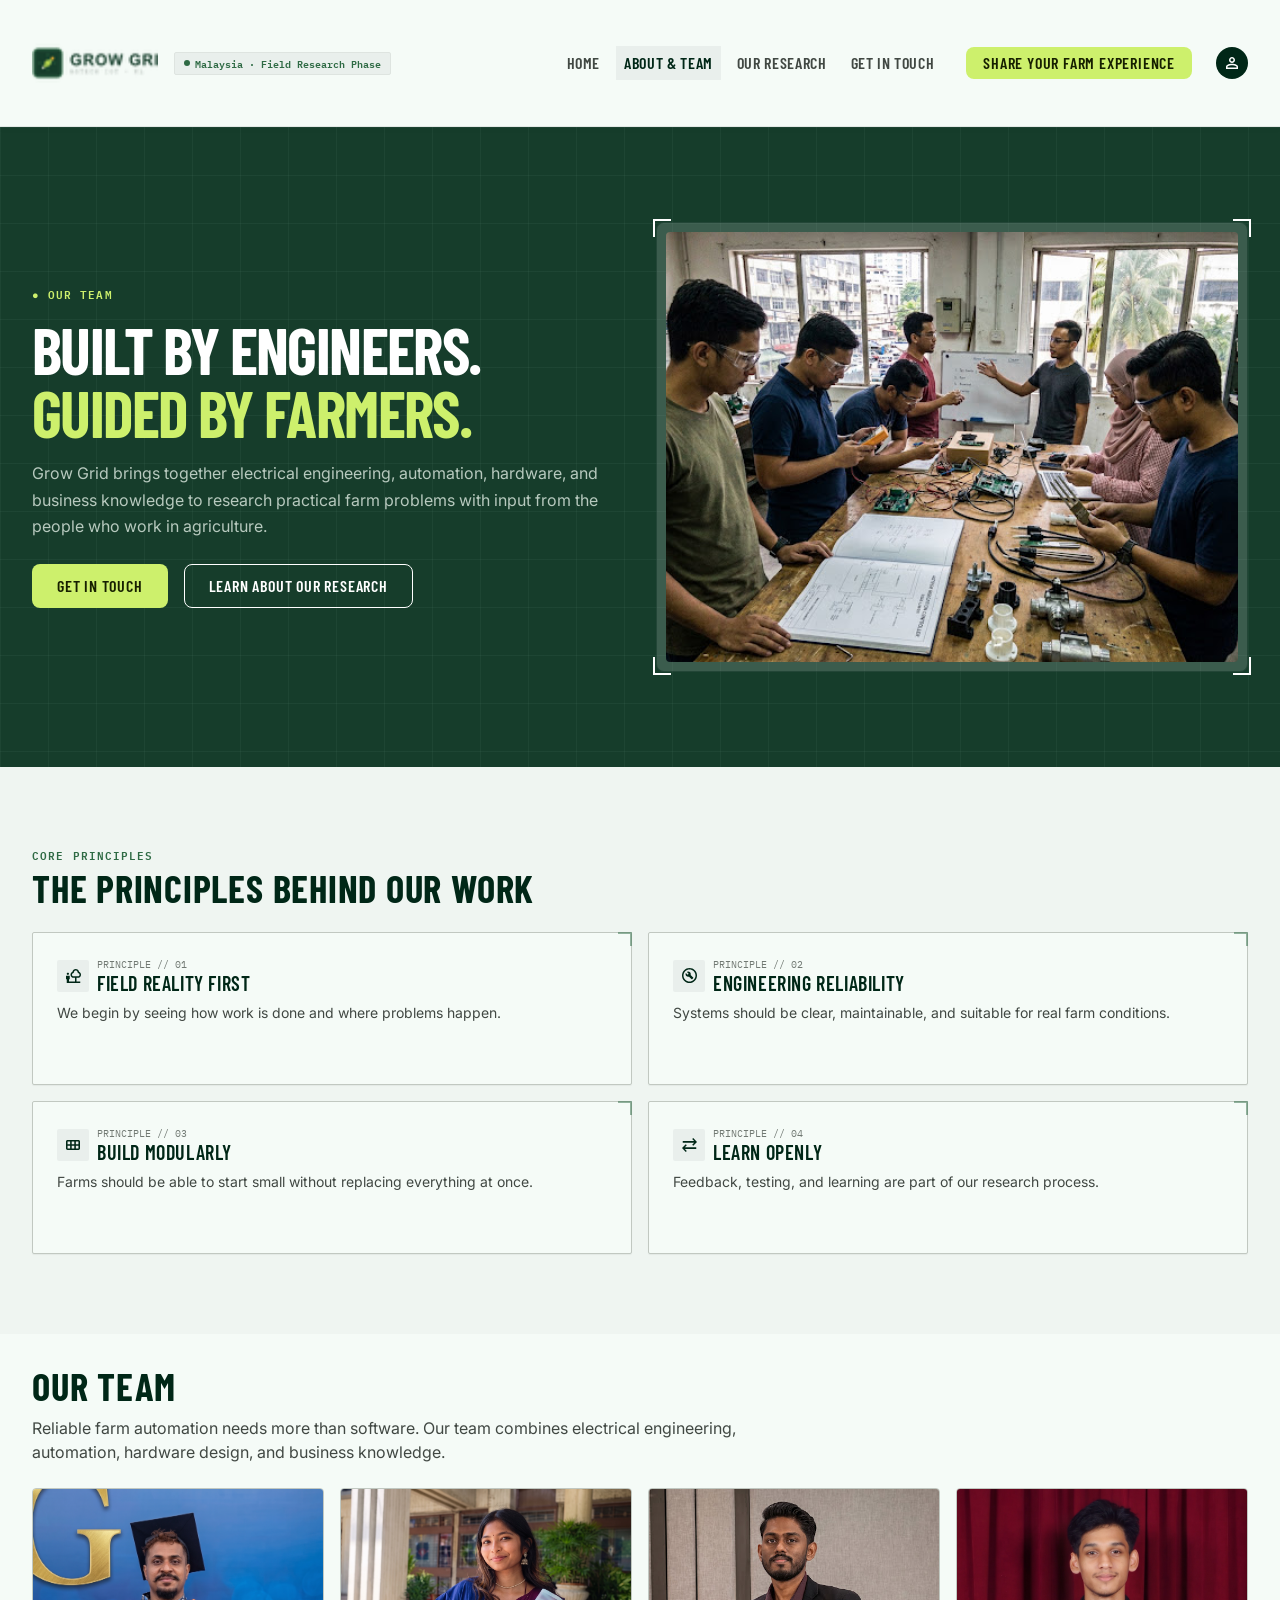
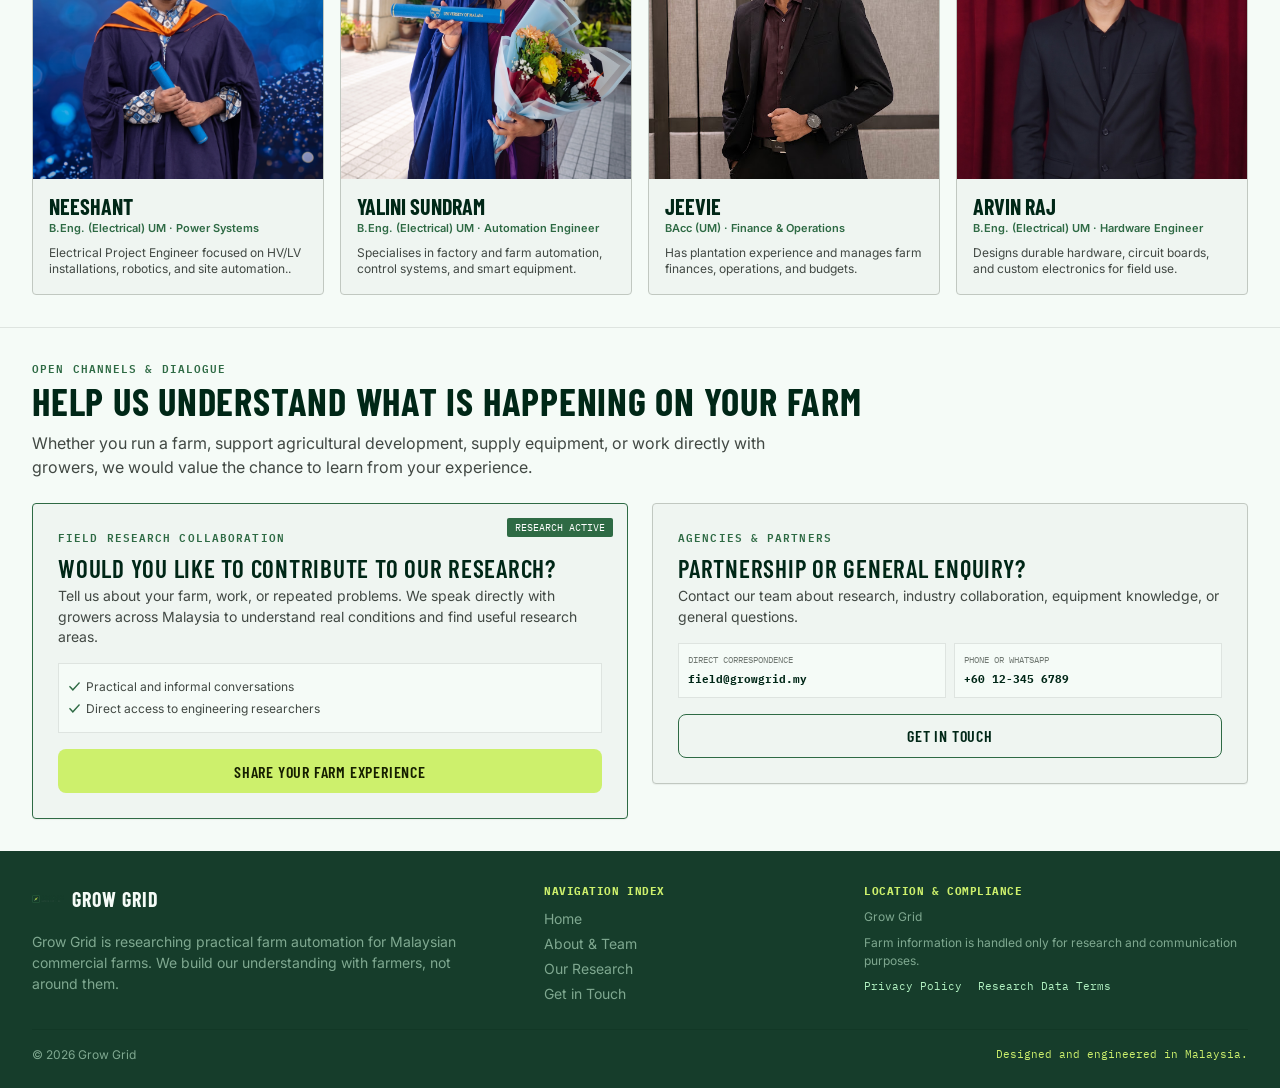
==== about.html @ 9b0ce73d "Add files via upload" ====
<!doctype html>
<html lang="en-MY">
<head>
  <meta charset="utf-8">
  <meta name="viewport" content="width=device-width, initial-scale=1">
  <meta name="description" content="Meet the Grow Grid engineering team and learn about the principles guiding its Malaysian farm research.">
  <title>About &amp; Team | Grow Grid</title>
  <link rel="stylesheet" href="styles.css">
  <script src="script.js" defer></script>
</head>
<body>
  <header class="site-header">
    <div class="container header-inner">
      <div class="brand-wrap">
        <a class="logo-link" href="index.html" aria-label="Grow Grid home"><img class="brand-logo" src="assets/grow-grid-logo.png" alt="Grow Grid"></a>
        <span class="phase-chip"><span class="phase-dot"></span>Malaysia · Field Research Phase</span>
      </div>
      <div class="header-actions">
        <nav class="desktop-nav" aria-label="Main navigation">
          <a class="nav-link" href="index.html">Home</a>
          <a class="nav-link active" href="about.html">About &amp; Team</a>
          <a class="nav-link" href="index.html#current-research">Our Research</a>
          <a class="nav-link" href="#contact">Get in Touch</a>
        </nav>
        <a class="btn btn--primary btn--compact" href="index.html#research-form-section">Share Your Farm Experience</a>
        <span class="header-icon" aria-hidden="true"><img src="assets/about-icon-04.svg" alt=""></span>
        <button class="menu-toggle" type="button" aria-label="Open navigation" aria-expanded="false" data-menu-toggle><span></span><span></span><span></span></button>
      </div>
    </div>
    <nav class="mobile-menu" aria-label="Mobile navigation" data-mobile-menu>
      <a class="nav-link" href="index.html">Home</a>
      <a class="nav-link active" href="about.html">About &amp; Team</a>
      <a class="nav-link" href="index.html#current-research">Our Research</a>
      <a class="nav-link" href="#contact">Get in Touch</a>
      <a class="btn btn--primary" href="index.html#research-form-section">Share Your Farm Experience</a>
    </nav>
  </header>

  <main>
    <section class="hero about-hero">
      <div class="container hero-inner">
        <div class="hero-content">
          <p class="eyebrow eyebrow--lime">● Our Team</p>
          <h1 class="hero-title">Built by Engineers.<span class="accent">Guided by Farmers.</span></h1>
          <p class="hero-copy">Grow Grid brings together electrical engineering, automation, hardware, and business knowledge to research practical farm problems with input from the people who work in agriculture.</p>
          <div class="hero-actions">
            <a class="btn btn--primary" href="#contact">Get in Touch</a>
            <a class="btn btn--outline-light" href="index.html#current-research">Learn About Our Research</a>
          </div>
        </div>
        <div class="technical-frame">
          <span class="corner" aria-hidden="true"></span>
          <img class="hero-image" src="assets/about-workshop.jpg" alt="Grow Grid team collaborating on electronic hardware in a workshop" width="590" height="430">
        </div>
      </div>
    </section>

    <section class="section section--soft">
      <div class="container">
        <p class="eyebrow">Core Principles</p>
        <h2 class="section-title">The Principles Behind Our Work</h2>
        <div class="values-grid">
          <article class="value-card">
            <div class="value-head"><span class="icon-box"><img src="assets/about-icon-01.svg" alt=""></span><div><div class="value-meta">PRINCIPLE // 01</div><h3 class="card-title">Field Reality First</h3></div></div>
            <p class="card-copy">We begin by seeing how work is done and where problems happen.</p>
          </article>
          <article class="value-card">
            <div class="value-head"><span class="icon-box"><img src="assets/about-icon-03.svg" alt=""></span><div><div class="value-meta">PRINCIPLE // 02</div><h3 class="card-title">Engineering Reliability</h3></div></div>
            <p class="card-copy">Systems should be clear, maintainable, and suitable for real farm conditions.</p>
          </article>
          <article class="value-card">
            <div class="value-head"><span class="icon-box"><img src="assets/about-icon-06.svg" alt=""></span><div><div class="value-meta">PRINCIPLE // 03</div><h3 class="card-title">Build Modularly</h3></div></div>
            <p class="card-copy">Farms should be able to start small without replacing everything at once.</p>
          </article>
          <article class="value-card">
            <div class="value-head"><span class="icon-box"><img src="assets/about-icon-05.svg" alt=""></span><div><div class="value-meta">PRINCIPLE // 04</div><h3 class="card-title">Learn Openly</h3></div></div>
            <p class="card-copy">Feedback, testing, and learning are part of our research process.</p>
          </article>
        </div>
      </div>
    </section>

    <section class="team-section section--mint">
      <div class="container">
        <h2 class="section-title">Our Team</h2>
        <p class="section-copy">Reliable farm automation needs more than software. Our team combines electrical engineering, automation, hardware design, and business knowledge.</p>
        <div class="team-grid">
          <article class="profile">
            <div class="profile-image-wrap"><img src="assets/team-neeshant.jpg" alt="Neeshant, electrical engineering lead" width="290" height="290" loading="lazy"><span </div>
            <div class="profile-body"><h3 class="profile-name">Neeshant</h3><p class="profile-role">B.Eng. (Electrical) UM · Power Systems</p><p class="profile-copy">Electrical Project Engineer focused on HV/LV installations, robotics, and site automation..</p></div>
          </article>
          <article class="profile">
            <div class="profile-image-wrap"><img src="assets/team-yalini.jpg" alt="Yalini Sundram, automation engineer" width="290" height="290" loading="lazy"></div>
            <div class="profile-body"><h3 class="profile-name">Yalini Sundram</h3><p class="profile-role">B.Eng. (Electrical) UM · Automation Engineer</p><p class="profile-copy">Specialises in factory and farm automation, control systems, and smart equipment.</p></div>
          </article>
          <article class="profile">
            <div class="profile-image-wrap"><img src="assets/team-jeevie.jpg" alt="Jeevie, finance and operations" width="290" height="290" loading="lazy"></div>
            <div class="profile-body"><h3 class="profile-name">Jeevie</h3><p class="profile-role">BAcc (UM) · Finance &amp; Operations</p><p class="profile-copy">Has plantation experience and manages farm finances, operations, and budgets.</p></div>
          </article>
          <article class="profile">
            <div class="profile-image-wrap"><img src="assets/team-arvin.jpg" alt="Arvin Raj, hardware engineer" width="290" height="290" loading="lazy"></div>
            <div class="profile-body"><h3 class="profile-name">Arvin Raj</h3><p class="profile-role">B.Eng. (Electrical) UM · Hardware Engineer</p><p class="profile-copy">Designs durable hardware, circuit boards, and custom electronics for field use.</p></div>
          </article>
        </div>
      </div>
    </section>

    <section class="contact-section section--mint" id="contact">
      <div class="container">
        <p class="eyebrow">Open Channels &amp; Dialogue</p>
        <h2 class="section-title">Help Us Understand What Is Happening on Your Farm</h2>
        <p class="section-copy">Whether you run a farm, support agricultural development, supply equipment, or work directly with growers, we would value the chance to learn from your experience.</p>
        <div class="contact-paths">
          <article class="contact-card contact-card--primary">
            <span class="research-chip">Research Active</span>
            <p class="eyebrow">Field Research Collaboration</p>
            <h3 class="card-title">Would You Like to Contribute to Our Research?</h3>
            <p class="card-copy">Tell us about your farm, work, or repeated problems. We speak directly with growers across Malaysia to understand real conditions and find useful research areas.</p>
            <div class="mini-list"><div><img src="assets/about-icon-02.svg" alt="">Practical and informal conversations</div><div><img src="assets/about-icon-02.svg" alt="">Direct access to engineering researchers</div></div>
            <a class="btn btn--primary btn--full" href="index.html#research-form-section">Share Your Farm Experience</a>
          </article>
          <article class="contact-card">
            <p class="eyebrow">Agencies &amp; Partners</p>
            <h3 class="card-title">Partnership or General Enquiry?</h3>
            <p class="card-copy">Contact our team about research, industry collaboration, equipment knowledge, or general questions.</p>
            <div class="contact-details">
              <div class="contact-detail"><span>Direct Correspondence</span><strong>field@growgrid.my</strong></div>
              <div class="contact-detail"><span>Phone or WhatsApp</span><strong>+60 12-345 6789</strong></div>
            </div>
            <a class="btn btn--outline-dark btn--full" href="mailto:field@growgrid.my">Get in Touch</a>
          </article>
        </div>
      </div>
    </section>
  </main>

  <footer class="site-footer">
    <div class="container">
      <div class="footer-main">
        <div>
          <div class="footer-logo-row"><img src="assets/grow-grid-logo-about.png" alt=""><strong class="footer-brand">Grow Grid</strong></div>
          <p class="footer-copy">Grow Grid is researching practical farm automation for Malaysian commercial farms. We build our understanding with farmers, not around them.</p>
        </div>
        <div>
          <h2 class="footer-heading">Navigation Index</h2>
          <nav class="footer-links" aria-label="Footer navigation"><a href="index.html">Home</a><a href="about.html">About &amp; Team</a><a href="index.html#current-research">Our Research</a><a href="#contact">Get in Touch</a></nav>
        </div>
        <div>
          <h2 class="footer-heading">Location &amp; Compliance</h2>
          <p class="footer-small">Grow Grid </p>
          <p class="footer-small">Farm information is handled only for research and communication purposes.</p>
          <div class="legal-links"><a href="#">Privacy Policy</a><a href="#">Research Data Terms</a></div>
        </div>
      </div>
      <div class="footer-bottom"><span>© 2026 Grow Grid </span><span class="footer-signoff">Designed and engineered in Malaysia.</span></div>
    </div>
  </footer>
</body>
</html>
---- styles.css ----
@import url('https://fonts.googleapis.com/css2?family=Barlow+Condensed:wght@600;700&family=IBM+Plex+Mono:wght@500;600&family=Inter:wght@400;500;600&display=swap');

:root {
  --green-950: #002717;
  --green-900: #063b2b;
  --green-800: #163d2b;
  --green-600: #2e6a44;
  --green-300: #7fa890;
  --lime: #cdf06c;
  --lime-ink: #161f00;
  --mint: #eff5f1;
  --mint-light: #f5fbf7;
  --white: #fff;
  --ink: #171d1b;
  --copy: #414843;
  --muted: #717973;
  --line: #dee4e0;
  --line-strong: #c1c8c1;
  --danger: #93000a;
  --heading: 'Barlow Condensed', 'Arial Narrow', sans-serif;
  --body: 'Inter', Arial, sans-serif;
  --mono: 'IBM Plex Mono', Consolas, monospace;
  --container: 1280px;
}

* { box-sizing: border-box; }
html { scroll-behavior: smooth; }
body {
  margin: 0;
  color: var(--ink);
  background: var(--mint-light);
  font-family: var(--body);
  line-height: 1.5;
}
body.menu-open { overflow: hidden; }
img { display: block; max-width: 100%; }
a { color: inherit; text-decoration: none; }
button, input { font: inherit; }
button, a { -webkit-tap-highlight-color: transparent; }
:focus-visible { outline: 3px solid #8ab72d; outline-offset: 3px; }

.container { width: min(100%, var(--container)); margin-inline: auto; padding-inline: 32px; }
.section { padding-block: 80px; }
.section--large { padding-block: 96px; }
.section--mint { background: var(--mint-light); }
.section--soft { background: var(--mint); }
.section--dark { color: var(--white); background: var(--green-950); }

.eyebrow {
  margin: 0 0 4px;
  color: var(--green-600);
  font-family: var(--mono);
  font-size: 11px;
  font-weight: 600;
  letter-spacing: .1em;
  text-transform: uppercase;
}
.eyebrow--lime { color: var(--lime); }
.section-title, .hero-title, .card-title, .footer-brand, .nav-link, .btn {
  font-family: var(--heading);
  text-transform: uppercase;
}
.section-title {
  margin: 0;
  color: var(--green-950);
  font-size: clamp(2rem, 3vw, 2.75rem);
  font-weight: 700;
  letter-spacing: .02em;
  line-height: 1.05;
}
.section-title--light { color: var(--mint-light); }
.section-copy { max-width: 760px; margin: 10px 0 0; color: var(--copy); font-size: 16px; }
.section-copy--light { color: #c8d5cd; }

.site-header {
  position: sticky;
  z-index: 100;
  top: 0;
  width: 100%;
  border-bottom: 1px solid rgba(222, 228, 224, .8);
  background: rgba(245, 251, 247, .93);
  box-shadow: 0 1px 8px rgba(0, 0, 0, .04);
  backdrop-filter: blur(8px);
}
.header-inner { min-height: 76px; display: flex; align-items: center; justify-content: space-between; gap: 24px; }
.brand-wrap, .header-actions, .desktop-nav { display: flex; align-items: center; }
.brand-wrap { gap: 16px; min-width: 0; }
.logo-link { flex: 0 0 auto; }
.brand-logo { width: 126px; height: auto; }
.phase-chip {
  display: inline-flex;
  align-items: center;
  gap: 5px;
  padding: 3px 9px;
  border: 1px solid var(--line);
  border-radius: 2px;
  color: var(--green-600);
  background: #e9efec;
  font-family: var(--mono);
  font-size: 10px;
  font-weight: 600;
  white-space: nowrap;
}
.phase-dot { width: 6px; height: 6px; border-radius: 50%; background: var(--green-600); }
.header-actions { gap: 24px; }
.desktop-nav { gap: 8px; }
.nav-link { padding: 5px 8px; color: var(--copy); font-size: 16px; font-weight: 600; letter-spacing: .04em; }
.nav-link:hover, .nav-link.active { color: var(--green-950); background: #e9efec; }
.header-icon { display: grid; width: 32px; height: 32px; place-items: center; border-radius: 50%; background: var(--green-950); }
.header-icon img { width: 12px; height: 12px; }
.menu-toggle { display: none; width: 42px; height: 42px; padding: 9px; border: 0; background: transparent; cursor: pointer; }
.menu-toggle span { display: block; height: 2px; margin: 5px 0; background: var(--green-950); transition: .2s; }
.mobile-menu { display: none; }

.btn {
  display: inline-flex;
  min-height: 44px;
  align-items: center;
  justify-content: center;
  gap: 8px;
  padding: 11px 24px;
  border: 1px solid transparent;
  border-radius: 8px;
  font-size: 16px;
  font-weight: 600;
  letter-spacing: .05em;
  line-height: 1.2;
  cursor: pointer;
  transition: transform .18s ease, background .18s ease, border-color .18s ease;
}
.btn:hover { transform: translateY(-2px); }
.btn--primary { color: var(--lime-ink); background: var(--lime); }
.btn--primary:hover { background: #d8f68a; }
.btn--outline-light { color: var(--white); border-color: var(--white); background: transparent; }
.btn--outline-dark { color: var(--green-950); border-color: var(--green-600); background: transparent; }
.btn--white { color: var(--green-950); background: var(--white); }
.btn--compact { min-height: 32px; padding: 5px 16px; }
.btn--full { width: 100%; }
.btn[disabled] { cursor: not-allowed; opacity: .65; transform: none; }
.inline-icon { width: 12px; height: 12px; object-fit: contain; }

.hero {
  position: relative;
  overflow: hidden;
  color: var(--white);
  background-color: var(--green-950);
  background-image: linear-gradient(rgba(127,168,144,.08) 1px, transparent 1px), linear-gradient(90deg, rgba(127,168,144,.08) 1px, transparent 1px);
  background-size: 48px 48px;
}
.hero-inner { display: grid; min-height: 692px; grid-template-columns: 7fr 5fr; gap: 32px; align-items: center; }
.hero-content { max-width: 700px; }
.status-badge {
  display: inline-flex;
  align-items: center;
  gap: 5px;
  padding: 4px 8px;
  border-radius: 2px;
  color: var(--lime);
  background: var(--green-800);
  font-family: var(--mono);
  font-size: 11px;
  font-weight: 600;
  letter-spacing: .05em;
  text-transform: uppercase;
}
.status-badge i { width: 8px; height: 8px; border-radius: 50%; background: var(--lime); }
.hero-title { margin: 16px 0; font-size: clamp(3.5rem, 5.5vw, 4.75rem); font-weight: 700; letter-spacing: -.025em; line-height: .98; }
.hero-copy { max-width: 672px; margin: 0; color: #b7c9be; font-size: 16px; line-height: 1.65; }
.hero-actions { display: flex; flex-wrap: wrap; gap: 16px; margin-top: 24px; }
.reassurance { display: flex; gap: 8px; align-items: flex-start; margin: 16px 0 0; color: #9eb5a7; font-size: 12px; }
.reassurance img { width: 15px; margin-top: 2px; }
.technical-frame { position: relative; padding: 9px; border: 1px solid rgba(0,39,23,.4); border-radius: 8px; background: rgba(228,233,230,.18); }
.technical-frame::before, .technical-frame::after, .technical-frame .corner::before, .technical-frame .corner::after { position: absolute; z-index: 2; width: 16px; height: 16px; content: ''; border-color: var(--lime); }
.technical-frame::before { top: -4px; left: -4px; border-top: 2px solid; border-left: 2px solid; }
.technical-frame::after { top: -4px; right: -4px; border-top: 2px solid; border-right: 2px solid; }
.technical-frame .corner::before { bottom: -4px; left: -4px; border-bottom: 2px solid; border-left: 2px solid; }
.technical-frame .corner::after { right: -4px; bottom: -4px; border-right: 2px solid; border-bottom: 2px solid; }
.hero-image { width: 100%; height: 500px; object-fit: cover; border-radius: 4px; }

.trust-strip { border-bottom: 1px solid var(--line); background: var(--white); box-shadow: 0 1px 1px rgba(0,0,0,.05); }
.trust-grid { display: grid; min-height: 64px; grid-template-columns: repeat(4, 1fr); gap: 16px; align-items: center; }
.trust-item { display: flex; gap: 8px; align-items: center; font-family: var(--mono); font-size: 11px; font-weight: 600; letter-spacing: .05em; text-transform: uppercase; }
.icon-box { display: grid; width: 32px; height: 32px; flex: 0 0 32px; place-items: center; border-radius: 2px; background: #e9efec; }
.icon-box img { max-width: 17px; max-height: 17px; }

.challenge-grid { display: grid; grid-template-columns: repeat(3, 1fr); gap: 24px; margin-top: 32px; }
.challenge-card, .step-card, .value-card, .contact-card { border: 1px solid transparent; background: var(--white); box-shadow: 0 1px 1px rgba(0,0,0,.05); }
.challenge-card { min-height: 198px; padding: 24px; border-radius: 8px; }
.card-top { display: flex; align-items: center; justify-content: space-between; }
.card-number { color: var(--green-600); font-family: var(--mono); font-size: 18px; font-weight: 600; }
.card-number--red { color: var(--danger); }
.card-number--olive { color: #2d3b00; }
.card-icon { width: 22px; height: 22px; object-fit: contain; }
.card-title { margin: 16px 0 4px; color: var(--green-950); font-size: 24px; font-weight: 600; letter-spacing: .03em; line-height: 1.15; }
.card-copy { margin: 0; color: var(--copy); font-size: 14px; line-height: 1.45; }
.section-outlink { display: flex; justify-content: center; margin-top: 28px; color: var(--green-600); font-family: var(--heading); font-size: 16px; font-weight: 600; letter-spacing: .04em; text-transform: uppercase; }

.research-band-inner { display: grid; min-height: 340px; grid-template-columns: 5fr 7fr; gap: 32px; align-items: center; }
.research-heading .section-title { max-width: 490px; }
.lime-rule { width: 64px; height: 4px; margin-top: 12px; background: var(--lime); }
.research-copy { color: #aabfb3; line-height: 1.6; }
.research-list { display: grid; grid-template-columns: 1fr 1fr; gap: 8px; margin: 16px 0; }
.research-list-item { display: flex; min-height: 56px; gap: 8px; align-items: center; padding: 8px; color: #d6e2db; background: rgba(22,61,43,.72); font-size: 14px; }
.check { display: grid; width: 16px; height: 16px; flex: 0 0 16px; place-items: center; border: 1px solid var(--lime); border-radius: 50%; color: var(--lime); font-size: 10px; }
.research-note { margin: 12px 0 0; color: #789682; font-size: 12px; }

.center-heading { text-align: center; }
.timeline { display: grid; grid-template-columns: repeat(4, 1fr); gap: 16px; margin-top: 28px; }
.step-card { min-height: 164px; padding: 16px; border-radius: 4px; }
.step-number { display: grid; width: 40px; height: 40px; place-items: center; border-radius: 8px; color: var(--lime); background: var(--green-950); font-family: var(--mono); font-size: 14px; font-weight: 600; }
.step-card .card-title { margin-top: 10px; font-size: 20px; }
.timeline-note { margin: 12px auto 0; color: var(--muted); font-size: 12px; text-align: center; }

.form-section { padding-block: 80px; }
.form-layout { display: grid; grid-template-columns: 5fr 7fr; gap: 32px; align-items: center; }
.participant-label { margin: 24px 0 8px; color: var(--lime); font-family: var(--mono); font-size: 10px; font-weight: 600; letter-spacing: .08em; text-transform: uppercase; }
.tags { display: flex; flex-wrap: wrap; gap: 6px; }
.tag { padding: 3px 8px; color: #b9cbbf; background: var(--green-800); font-size: 11px; }
.notice-box { display: flex; gap: 10px; margin-top: 24px; padding: 16px; border: 1px solid rgba(205,240,108,.15); border-radius: 4px; color: #c5d4ca; background: var(--green-800); font-size: 12px; }
.notice-box > img { width: 16px; height: 16px; margin-top: 2px; object-fit: contain; }
.notice-box strong { display: block; color: var(--white); font-family: var(--heading); font-size: 16px; letter-spacing: .04em; text-transform: uppercase; }
.form-card { padding: 32px; border-radius: 8px; background: var(--white); box-shadow: 0 10px 30px rgba(0,0,0,.12); }
.form-grid { display: grid; grid-template-columns: 1fr 1fr; gap: 18px 16px; }
.field:first-child { grid-column: 1 / -1; }
.field label { display: block; margin-bottom: 6px; color: var(--copy); font-family: var(--mono); font-size: 11px; font-weight: 600; letter-spacing: .06em; text-transform: uppercase; }
.field input { width: 100%; height: 48px; padding: 12px 14px; border: 1px solid transparent; border-radius: 2px; color: var(--ink); background: var(--mint); }
.field input:focus { border-color: var(--green-600); outline: 0; box-shadow: 0 0 0 3px rgba(46,106,68,.14); }
.field input[aria-invalid='true'] { border-color: var(--danger); }
.field-error { min-height: 16px; margin: 4px 0 0; color: var(--danger); font-size: 11px; }
.form-trust { margin: 18px 0; color: var(--muted); font-size: 12px; }
.form-status { min-height: 24px; margin: 12px 0 0; font-size: 13px; font-weight: 600; }
.form-status.success { color: var(--green-600); }
.form-status.error { color: var(--danger); }

.team-banner { position: relative; isolation: isolate; overflow: hidden; color: var(--white); background: var(--green-950); text-align: center; }
.team-banner::before { position: absolute; z-index: -2; inset: 0; content: ''; background: url('assets/workshop-banner.jpg') center 44% / cover no-repeat; filter: grayscale(1); opacity: .26; }
.team-banner::after { position: absolute; z-index: -1; inset: 0; content: ''; background: linear-gradient(0deg, var(--green-950) 0%, rgba(0,39,23,.78) 50%, rgba(0,39,23,.35) 100%); }
.team-banner .container { display: flex; min-height: 416px; flex-direction: column; align-items: center; justify-content: center; }
.team-banner p { margin: 8px 0 24px; color: #d2ddd6; }

.about-hero { background-color: var(--green-800); }
.about-hero .hero-inner { min-height: 640px; grid-template-columns: 1fr 1fr; }
.about-hero .hero-title { font-size: clamp(3.4rem, 5vw, 4.4rem); }
.about-hero .accent { display: block; color: var(--lime); }
.about-hero .hero-image { height: 430px; }

.values-grid { display: grid; grid-template-columns: 1fr 1fr; gap: 16px; margin-top: 24px; }
.value-card { position: relative; min-height: 153px; padding: 24px; border-color: var(--line-strong); border-radius: 2px; background: var(--mint-light); }
.value-card::after { position: absolute; top: -1px; right: -1px; width: 12px; height: 12px; content: ''; border-top: 2px solid rgba(46,106,68,.5); border-right: 2px solid rgba(46,106,68,.5); }
.value-head { display: flex; gap: 8px; align-items: center; }
.value-meta { color: var(--muted); font-family: var(--mono); font-size: 10px; }
.value-card .card-title { margin: 0; font-size: 20px; }
.value-card .card-copy { margin-top: 8px; }

.team-section { padding-block: 32px; border-bottom: 1px solid var(--line); }
.team-grid { display: grid; grid-template-columns: repeat(4, 1fr); gap: 16px; margin-top: 24px; }
.profile { overflow: hidden; border: 1px solid var(--line-strong); border-radius: 4px; background: var(--mint); }
.profile-image-wrap { position: relative; }
.profile img { width: 100%; aspect-ratio: 1 / 1; object-fit: cover; object-position: top center; }
.profile-badge { position: absolute; top: 8px; left: 8px; padding: 2px 7px; color: var(--white); border-radius: 2px; background: var(--green-600); font-family: var(--mono); font-size: 9px; }
.profile-body { padding: 16px; }
.profile-name { margin: 0; color: var(--green-950); font-family: var(--heading); font-size: 22px; line-height: 1; text-transform: uppercase; }
.profile-role { margin: 3px 0 8px; color: var(--green-600); font-size: 11px; font-weight: 600; }
.profile-copy { margin: 0; color: var(--copy); font-size: 12px; line-height: 1.4; }

.contact-section { padding-block: 32px; }
.contact-paths { display: grid; grid-template-columns: 1fr 1fr; gap: 24px; margin-top: 24px; align-items: start; }
.contact-card { position: relative; min-height: 265px; padding: 25px; border-color: var(--line-strong); border-radius: 4px; background: var(--mint); }
.contact-card--primary { min-height: 300px; border-color: var(--green-600); }
.research-chip { position: absolute; top: 14px; right: 14px; padding: 2px 8px; color: var(--white); border-radius: 2px; background: var(--green-600); font-family: var(--mono); font-size: 10px; text-transform: uppercase; }
.contact-card .card-title { margin-top: 8px; font-size: 25px; }
.mini-list { margin: 16px 0; padding: 10px; border: 1px solid var(--line); background: var(--mint-light); }
.mini-list div { margin: 4px 0; color: var(--copy); font-size: 12px; }
.mini-list img { display: inline-block; width: 11px; height: 9px; margin-right: 6px; }
.contact-details { display: grid; grid-template-columns: 1fr 1fr; gap: 8px; margin: 16px 0; }
.contact-detail { padding: 9px; border: 1px solid var(--line); background: var(--mint-light); }
.contact-detail span { display: block; color: var(--muted); font-family: var(--mono); font-size: 9px; text-transform: uppercase; }
.contact-detail strong { display: block; margin-top: 5px; color: var(--green-950); font-family: var(--mono); font-size: 11px; }

.site-footer { color: #7fa890; background: var(--green-800); }
.footer-main { display: grid; grid-template-columns: 5fr 3fr 4fr; gap: 32px; padding-block: 32px 25px; border-bottom: 1px solid rgba(0,39,23,.2); }
.footer-logo-row { display: flex; gap: 8px; align-items: center; }
.footer-logo-row img { width: 32px; height: 32px; object-fit: contain; }
.footer-brand { color: var(--mint-light); font-size: 20px; letter-spacing: .05em; }
.footer-copy { max-width: 450px; margin: 16px 0 0; font-size: 14px; }
.footer-heading { margin: 0 0 8px; color: var(--lime); font-family: var(--mono); font-size: 11px; letter-spacing: .05em; text-transform: uppercase; }
.footer-links { display: grid; gap: 4px; font-size: 14px; }
.footer-links a:hover { color: var(--white); }
.footer-small { margin: 8px 0 0; font-size: 12px; }
.legal-links { display: flex; flex-wrap: wrap; gap: 16px; margin-top: 8px; color: #b1f1c1; font-family: var(--mono); font-size: 11px; }
.footer-bottom { display: flex; align-items: center; justify-content: space-between; padding-block: 16px 24px; font-size: 12px; }
.footer-signoff { color: var(--lime); font-family: var(--mono); font-size: 11px; }

@media (max-width: 1060px) {
  .desktop-nav, .header-actions > .btn, .header-icon, .phase-chip { display: none; }
  .menu-toggle { display: block; }
  .mobile-menu {
    position: fixed;
    z-index: 99;
    top: 76px;
    right: 0;
    bottom: 0;
    left: 0;
    display: grid;
    align-content: start;
    gap: 8px;
    padding: 32px;
    visibility: hidden;
    opacity: 0;
    background: var(--mint-light);
    transform: translateY(-12px);
    transition: .2s ease;
  }
  .mobile-menu.open { visibility: visible; opacity: 1; transform: none; }
  .mobile-menu .nav-link { padding: 14px; font-size: 24px; }
  .hero-inner { grid-template-columns: 1.1fr .9fr; }
  .hero-title { font-size: clamp(3.1rem, 7vw, 4.3rem); }
  .team-grid { grid-template-columns: repeat(2, 1fr); }
}

@media (max-width: 800px) {
  .container { padding-inline: 20px; }
  .section, .section--large { padding-block: 64px; }
  .hero-inner, .about-hero .hero-inner, .research-band-inner, .form-layout { grid-template-columns: 1fr; }
  .hero-inner { padding-block: 56px; }
  .hero-image { height: min(105vw, 500px); }
  .about-hero .hero-image { height: min(84vw, 430px); }
  .trust-grid { grid-template-columns: 1fr 1fr; padding-block: 16px; }
  .challenge-grid, .timeline { grid-template-columns: 1fr; }
  .timeline { position: relative; padding-left: 16px; }
  .timeline::before { position: absolute; top: 0; bottom: 0; left: 0; width: 2px; content: ''; background: var(--green-600); }
  .research-list, .values-grid, .contact-paths, .footer-main { grid-template-columns: 1fr; }
  .form-card { padding: 24px; }
  .footer-main { gap: 28px; }
  .footer-bottom { align-items: flex-start; flex-direction: column; gap: 10px; }
}

@media (max-width: 520px) {
  .brand-logo { width: 108px; }
  .header-inner { min-height: 68px; }
  .mobile-menu { top: 68px; }
  .hero-title { font-size: 3rem; }
  .hero-actions { display: grid; grid-template-columns: 1fr; }
  .btn { width: 100%; }
  .trust-grid, .form-grid, .team-grid, .contact-details { grid-template-columns: 1fr; }
  .trust-item { font-size: 10px; }
  .research-band-inner { min-height: auto; }
  .team-banner .container { min-height: 380px; }
}

@media (prefers-reduced-motion: reduce) {
  html { scroll-behavior: auto; }
  *, *::before, *::after { scroll-behavior: auto !important; transition-duration: .01ms !important; animation-duration: .01ms !important; }
}
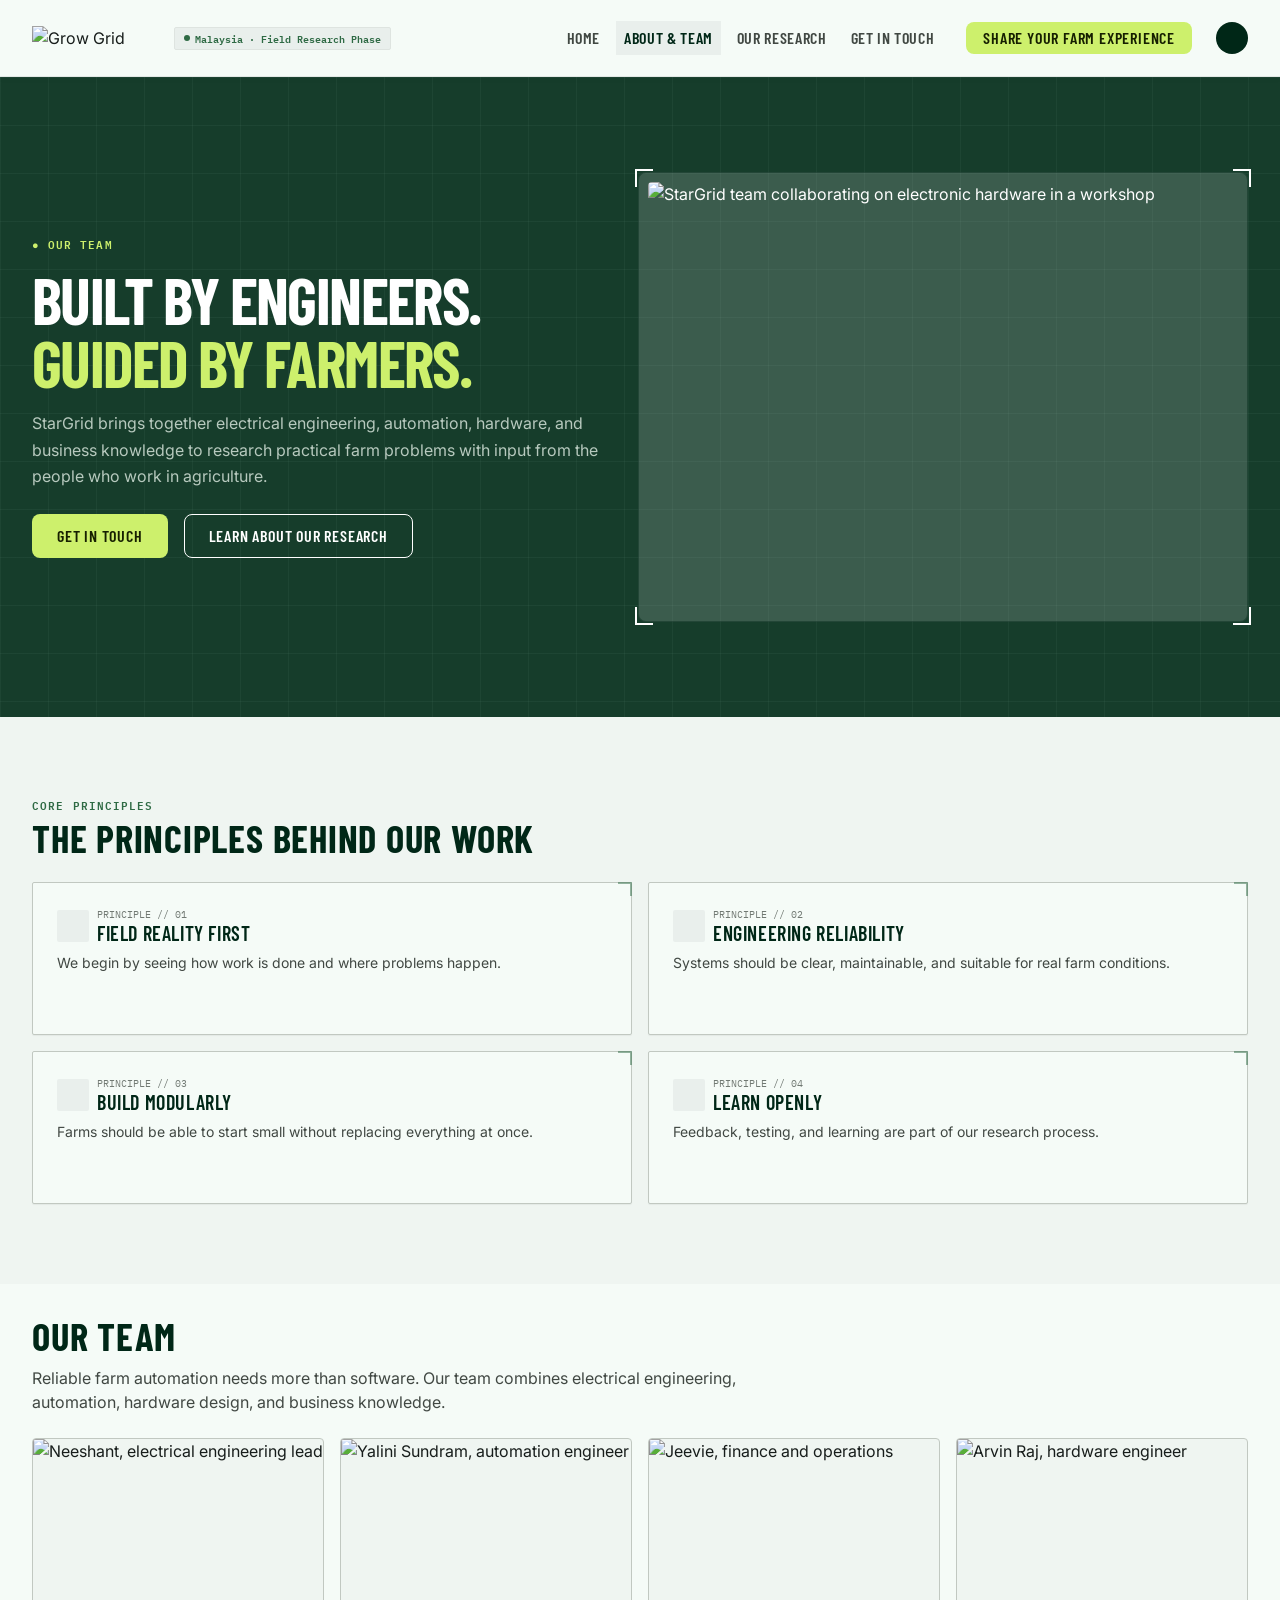
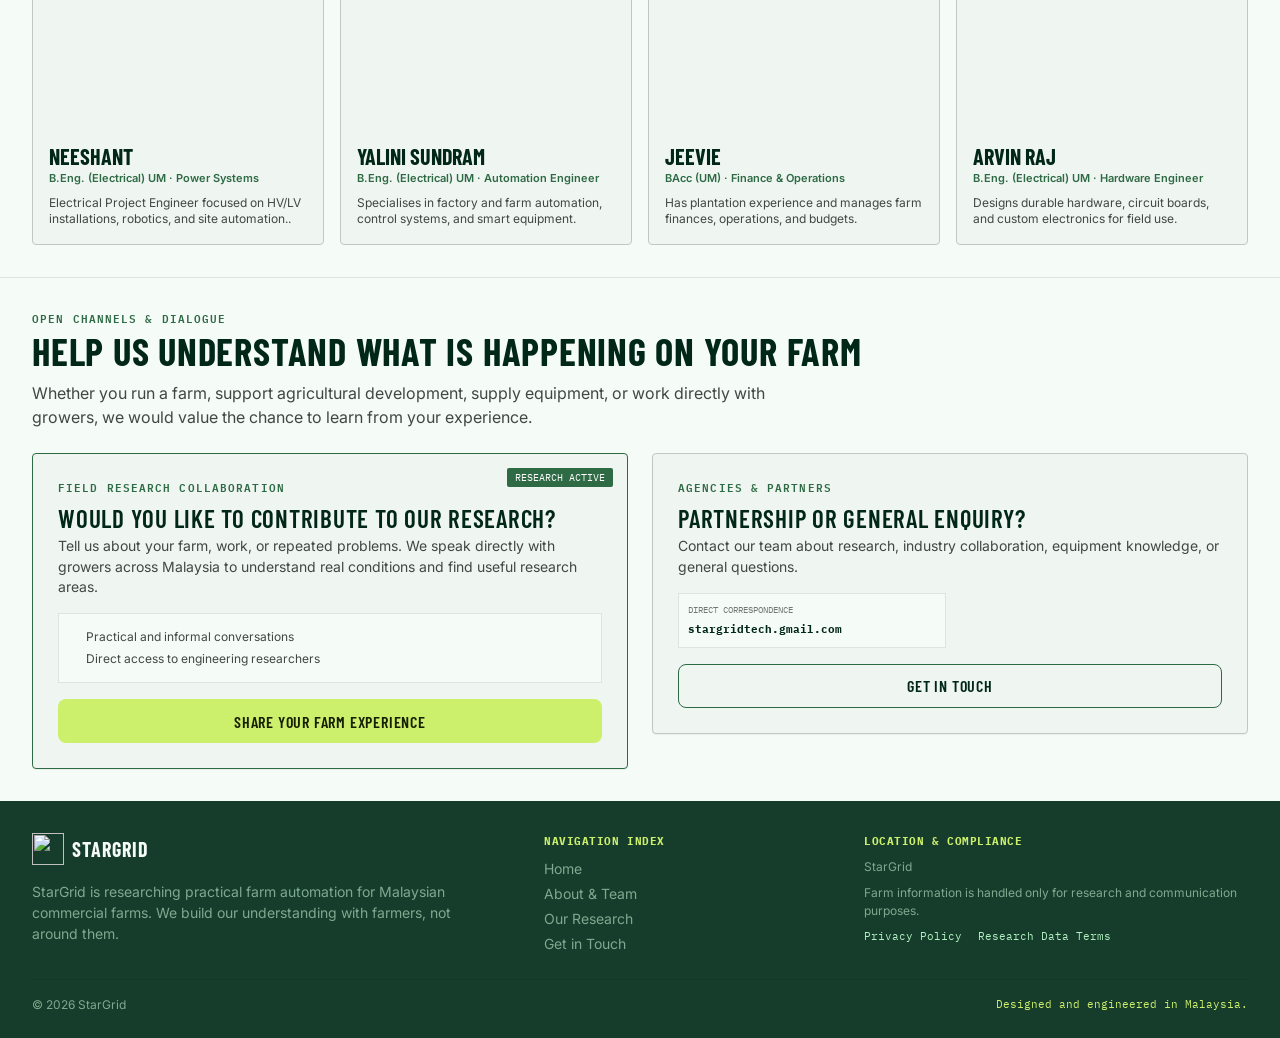
==== commit 6fd234ab: "Add files via upload" ====
--- a/about.html
+++ b/about.html
@@ -3,8 +3,8 @@
 <head>
   <meta charset="utf-8">
   <meta name="viewport" content="width=device-width, initial-scale=1">
-  <meta name="description" content="Meet the Grow Grid engineering team and learn about the principles guiding its Malaysian farm research.">
-  <title>About &amp; Team | Grow Grid</title>
+  <meta name="description" content="Meet the StarGrid engineering team and learn about the principles guiding its Malaysian farm research.">
+  <title>About &amp; Team | StarGrid</title>
   <link rel="stylesheet" href="styles.css">
   <script src="script.js" defer></script>
 </head>
@@ -42,7 +42,7 @@
         <div class="hero-content">
           <p class="eyebrow eyebrow--lime">● Our Team</p>
           <h1 class="hero-title">Built by Engineers.<span class="accent">Guided by Farmers.</span></h1>
-          <p class="hero-copy">Grow Grid brings together electrical engineering, automation, hardware, and business knowledge to research practical farm problems with input from the people who work in agriculture.</p>
+          <p class="hero-copy">StarGrid brings together electrical engineering, automation, hardware, and business knowledge to research practical farm problems with input from the people who work in agriculture.</p>
           <div class="hero-actions">
             <a class="btn btn--primary" href="#contact">Get in Touch</a>
             <a class="btn btn--outline-light" href="index.html#current-research">Learn About Our Research</a>
@@ -50,7 +50,7 @@
         </div>
         <div class="technical-frame">
           <span class="corner" aria-hidden="true"></span>
-          <img class="hero-image" src="assets/about-workshop.jpg" alt="Grow Grid team collaborating on electronic hardware in a workshop" width="590" height="430">
+          <img class="hero-image" src="assets/about-workshop.jpg" alt="StarGrid team collaborating on electronic hardware in a workshop" width="590" height="430">
         </div>
       </div>
     </section>
@@ -124,10 +124,10 @@
             <h3 class="card-title">Partnership or General Enquiry?</h3>
             <p class="card-copy">Contact our team about research, industry collaboration, equipment knowledge, or general questions.</p>
             <div class="contact-details">
-              <div class="contact-detail"><span>Direct Correspondence</span><strong>field@growgrid.my</strong></div>
-              <div class="contact-detail"><span>Phone or WhatsApp</span><strong>+60 12-345 6789</strong></div>
+              <div class="contact-detail"><span>Direct Correspondence</span><strong>stargridtech.gmail.com</strong></div>
+              <!--<div class="contact-detail"><span>Phone or WhatsApp</span><strong>+60 12-345 6789</strong></div> -->
             </div>
-            <a class="btn btn--outline-dark btn--full" href="mailto:field@growgrid.my">Get in Touch</a>
+            <a class="btn btn--outline-dark btn--full" href="mailto:field@Stargrid.my">Get in Touch</a>
           </article>
         </div>
       </div>
@@ -138,8 +138,8 @@
     <div class="container">
       <div class="footer-main">
         <div>
-          <div class="footer-logo-row"><img src="assets/grow-grid-logo-about.png" alt=""><strong class="footer-brand">Grow Grid</strong></div>
-          <p class="footer-copy">Grow Grid is researching practical farm automation for Malaysian commercial farms. We build our understanding with farmers, not around them.</p>
+          <div class="footer-logo-row"><img src="assets/grow-grid-logo-about.png" alt=""><strong class="footer-brand">StarGrid</strong></div>
+          <p class="footer-copy">StarGrid is researching practical farm automation for Malaysian commercial farms. We build our understanding with farmers, not around them.</p>
         </div>
         <div>
           <h2 class="footer-heading">Navigation Index</h2>
@@ -147,12 +147,12 @@
         </div>
         <div>
           <h2 class="footer-heading">Location &amp; Compliance</h2>
-          <p class="footer-small">Grow Grid </p>
+          <p class="footer-small">StarGrid </p>
           <p class="footer-small">Farm information is handled only for research and communication purposes.</p>
           <div class="legal-links"><a href="#">Privacy Policy</a><a href="#">Research Data Terms</a></div>
         </div>
       </div>
-      <div class="footer-bottom"><span>© 2026 Grow Grid </span><span class="footer-signoff">Designed and engineered in Malaysia.</span></div>
+      <div class="footer-bottom"><span>© 2026 StarGrid </span><span class="footer-signoff">Designed and engineered in Malaysia.</span></div>
     </div>
   </footer>
 </body>
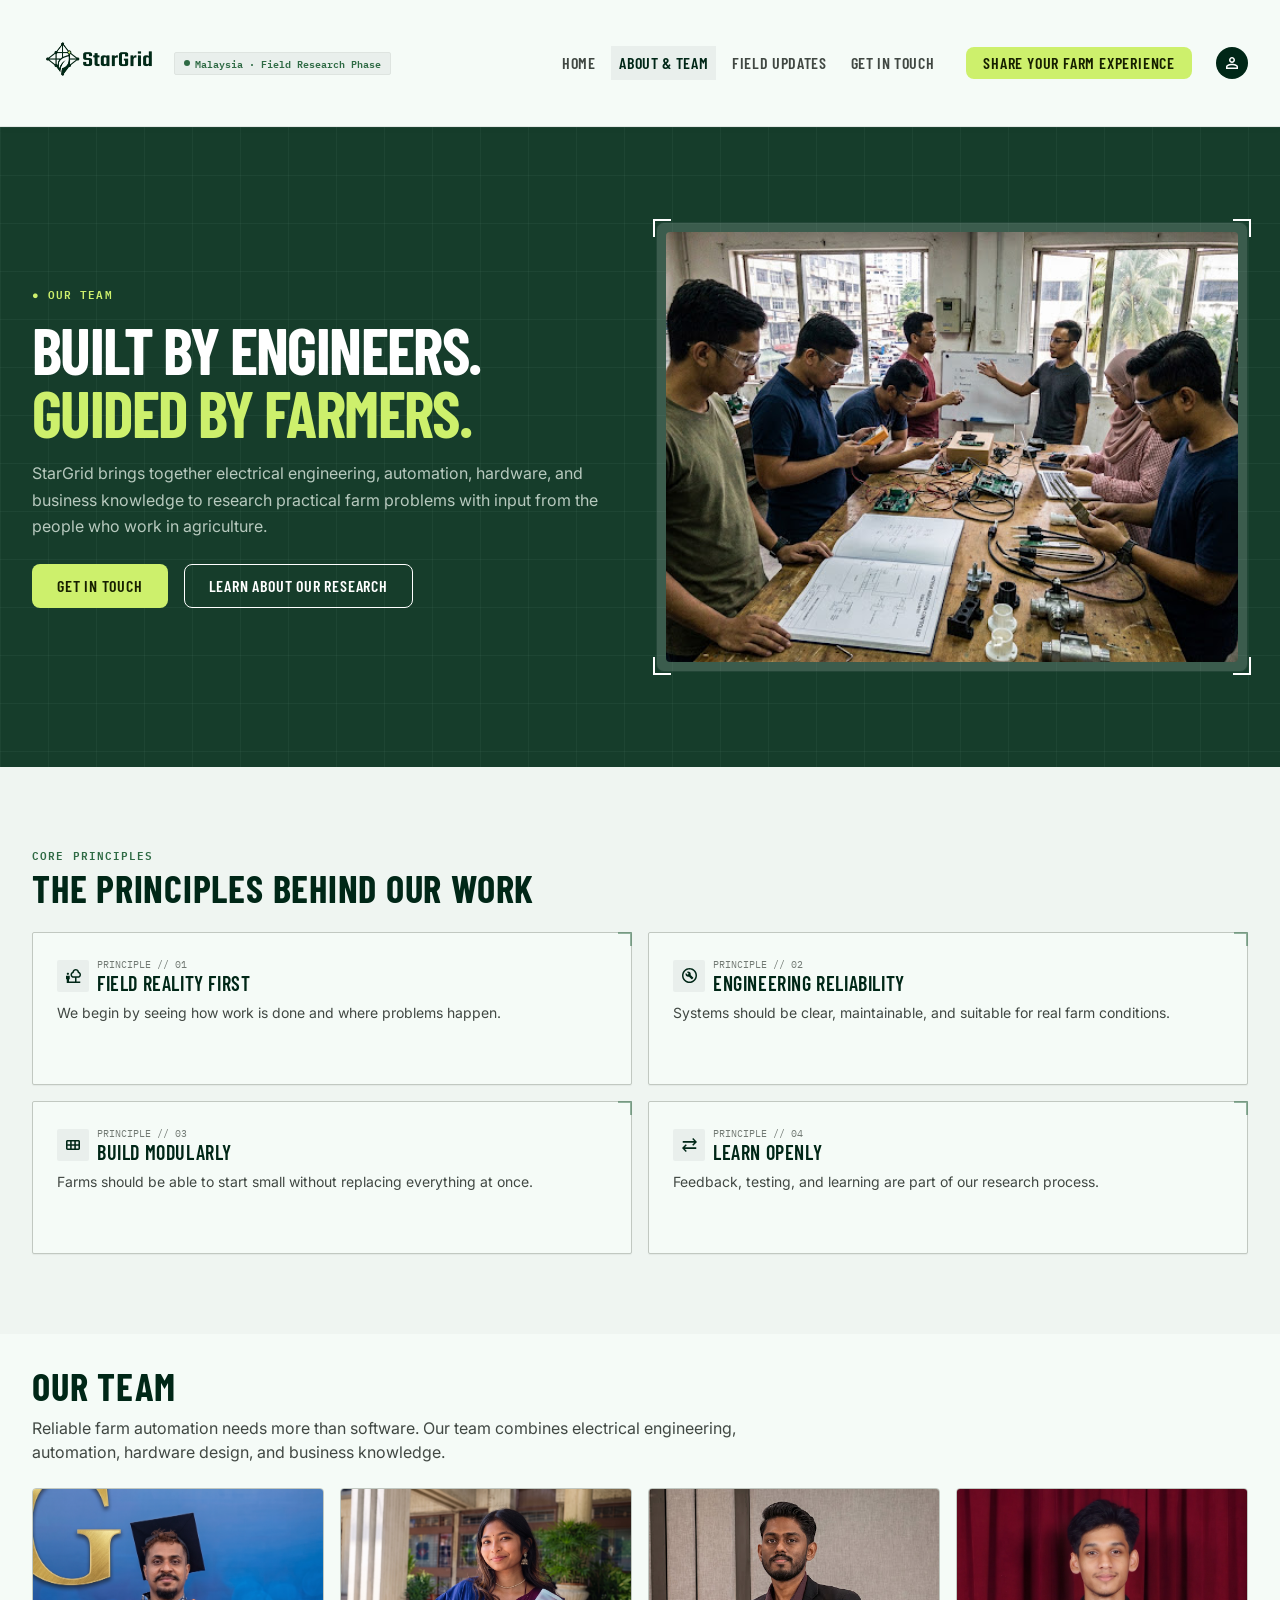
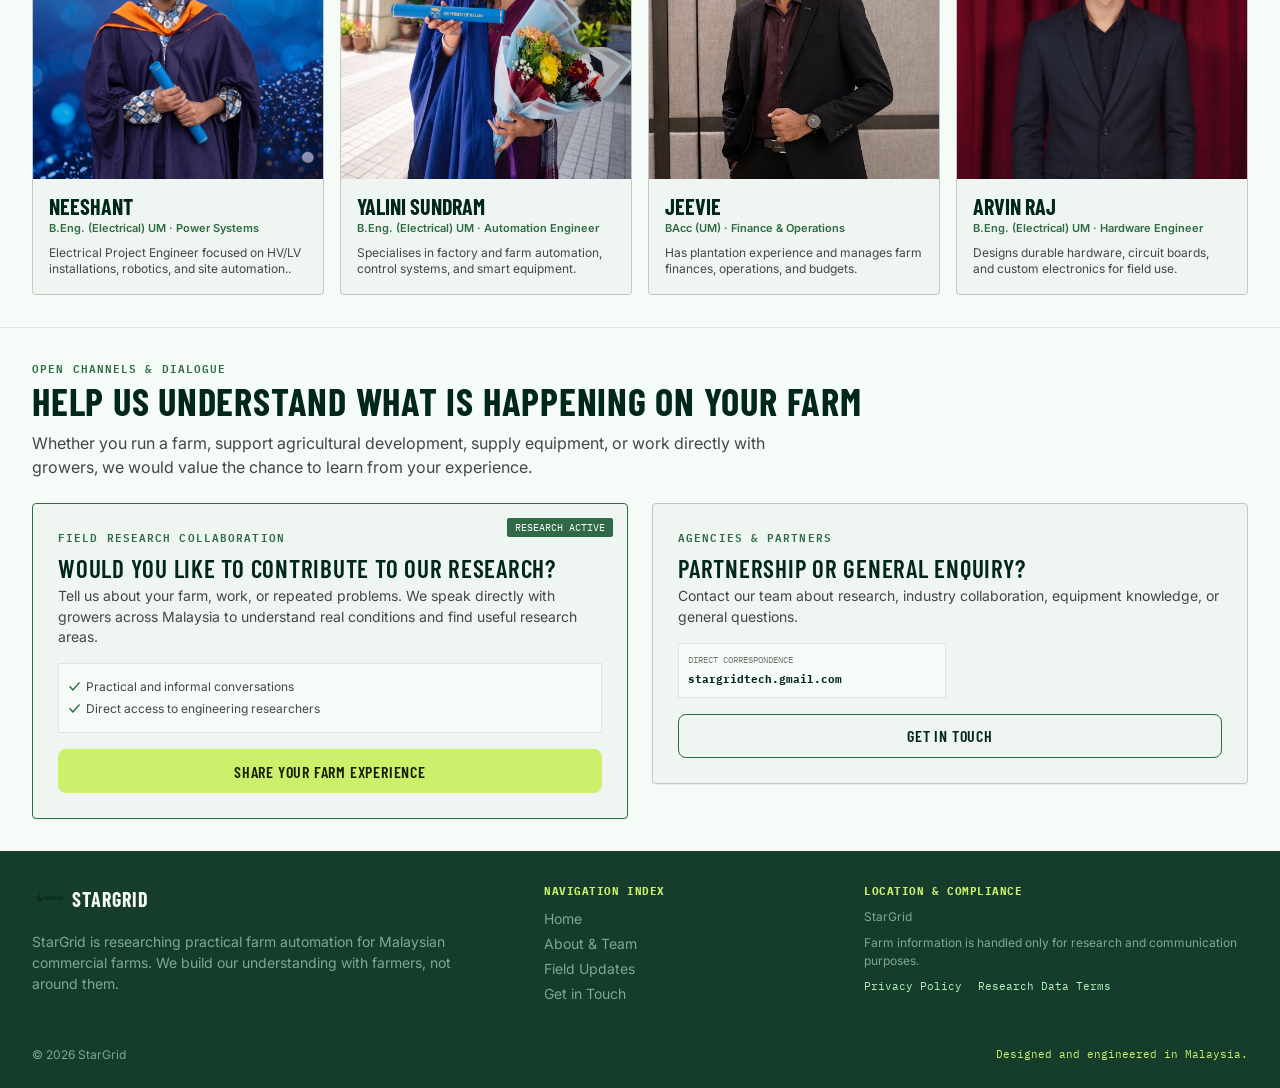
==== commit 9f4361b6: "Add files via upload" ====
--- a/about.html
+++ b/about.html
@@ -19,7 +19,7 @@
         <nav class="desktop-nav" aria-label="Main navigation">
           <a class="nav-link" href="index.html">Home</a>
           <a class="nav-link active" href="about.html">About &amp; Team</a>
-          <a class="nav-link" href="index.html#current-research">Our Research</a>
+          <a class="nav-link" href="field-updates.html">Field Updates</a>
           <a class="nav-link" href="#contact">Get in Touch</a>
         </nav>
         <a class="btn btn--primary btn--compact" href="index.html#research-form-section">Share Your Farm Experience</a>
@@ -30,7 +30,7 @@
     <nav class="mobile-menu" aria-label="Mobile navigation" data-mobile-menu>
       <a class="nav-link" href="index.html">Home</a>
       <a class="nav-link active" href="about.html">About &amp; Team</a>
-      <a class="nav-link" href="index.html#current-research">Our Research</a>
+      <a class="nav-link" href="field-updates.html">Field Updates</a>
       <a class="nav-link" href="#contact">Get in Touch</a>
       <a class="btn btn--primary" href="index.html#research-form-section">Share Your Farm Experience</a>
     </nav>
@@ -143,7 +143,7 @@
         </div>
         <div>
           <h2 class="footer-heading">Navigation Index</h2>
-          <nav class="footer-links" aria-label="Footer navigation"><a href="index.html">Home</a><a href="about.html">About &amp; Team</a><a href="index.html#current-research">Our Research</a><a href="#contact">Get in Touch</a></nav>
+          <nav class="footer-links" aria-label="Footer navigation"><a href="index.html">Home</a><a href="about.html">About &amp; Team</a><a href="field-updates.html">Field Updates</a><a href="#contact">Get in Touch</a></nav>
         </div>
         <div>
           <h2 class="footer-heading">Location &amp; Compliance</h2>
--- a/styles.css
+++ b/styles.css
@@ -276,6 +276,47 @@
 .contact-detail { padding: 9px; border: 1px solid var(--line); background: var(--mint-light); }
 .contact-detail span { display: block; color: var(--muted); font-family: var(--mono); font-size: 9px; text-transform: uppercase; }
 .contact-detail strong { display: block; margin-top: 5px; color: var(--green-950); font-family: var(--mono); font-size: 11px; }
+
+/* Field updates page */
+.field-hero .hero-inner { min-height: 640px; }
+.field-hero .hero-title { font-size: clamp(3.2rem, 5vw, 4.5rem); }
+.research-phase-note { display: flex; gap: 8px; align-items: center; margin: 18px 0 0; color: #c8d5cd; font-family: var(--mono); font-size: 12px; }
+.research-phase-note span { color: var(--lime); }
+.approach-grid { display: grid; grid-template-columns: repeat(3, 1fr); gap: 18px; margin-top: 32px; }
+.approach-card { display: flex; min-height: 170px; gap: 16px; padding: 24px; border: 1px solid var(--line-strong); border-radius: 6px; background: var(--mint-light); }
+.approach-icon { display: grid; width: 42px; height: 42px; flex: 0 0 42px; place-items: center; border-radius: 4px; background: #e4eee8; }
+.approach-icon img { width: 20px; height: 20px; }
+.approach-card h3, .update-card h3, .themes-grid h3 { margin: 4px 0 6px; color: var(--green-950); font-family: var(--heading); font-size: 24px; letter-spacing: .03em; line-height: 1.08; text-transform: uppercase; }
+.approach-card p, .update-card p, .themes-grid p { margin: 0; color: var(--copy); font-size: 14px; line-height: 1.5; }
+.draft-notice { margin-top: 24px; padding: 14px 16px; border-left: 4px solid var(--green-600); color: var(--copy); background: #e8f0eb; font-size: 13px; }
+.draft-notice strong { color: var(--green-950); }
+.updates-grid { display: grid; grid-template-columns: repeat(3, 1fr); gap: 24px; margin-top: 24px; align-items: start; }
+.update-card { overflow: hidden; border: 1px solid var(--line-strong); border-radius: 8px; background: var(--white); box-shadow: 0 3px 14px rgba(0,39,23,.06); transition: transform .18s ease, box-shadow .18s ease; }
+.update-card:hover { box-shadow: 0 10px 24px rgba(0,39,23,.1); transform: translateY(-3px); }
+.update-photo-placeholder { position: relative; display: grid; overflow: hidden; place-items: center; color: var(--green-800); background-color: #dfeae3; background-image: linear-gradient(rgba(46,106,68,.12) 1px, transparent 1px), linear-gradient(90deg, rgba(46,106,68,.12) 1px, transparent 1px), linear-gradient(135deg, rgba(205,240,108,.3), transparent 58%); background-size: 32px 32px, 32px 32px, 100% 100%; }
+.update-photo-placeholder { aspect-ratio: 16 / 10; }
+.update-photo-placeholder--two { background-color: #e7eee9; background-position: 8px 8px; }
+.update-photo-placeholder--three { background-color: #d6e5dc; background-position: 16px 16px; }
+.update-photo-placeholder span { padding: 6px 10px; border: 1px solid rgba(0,39,23,.25); border-radius: 2px; background: rgba(245,251,247,.86); font-family: var(--mono); font-size: 10px; font-weight: 600; letter-spacing: .06em; text-transform: uppercase; }
+.update-body { padding: 20px; }
+.update-topline { display: flex; gap: 10px; align-items: center; justify-content: space-between; color: var(--muted); font-family: var(--mono); font-size: 9px; text-transform: uppercase; }
+.update-category { padding: 3px 7px; color: var(--green-950); background: var(--lime); font-weight: 600; }
+.update-location { margin-top: 10px !important; color: var(--green-600) !important; font-family: var(--mono); font-size: 10px !important; text-transform: uppercase; }
+.visit-notes { margin-top: 18px; border-top: 1px solid var(--line); }
+.visit-notes summary { padding-top: 14px; color: var(--green-600); font-family: var(--heading); font-size: 16px; font-weight: 600; letter-spacing: .04em; text-transform: uppercase; cursor: pointer; }
+.visit-notes-body { padding: 12px 0 2px; }
+.visit-notes-body h4 { margin: 12px 0 2px; color: var(--green-950); font-size: 13px; }
+.visit-notes-body a { display: inline-block; margin-top: 14px; color: var(--green-600); font-size: 12px; font-weight: 600; text-decoration: underline; }
+.themes-grid { display: grid; grid-template-columns: repeat(4, 1fr); gap: 16px; margin-top: 28px; }
+.themes-grid article { min-height: 190px; padding: 22px; border: 1px solid rgba(205,240,108,.16); border-radius: 5px; background: var(--green-800); }
+.themes-grid span { color: var(--lime); font-family: var(--mono); font-size: 12px; }
+.themes-grid h3 { color: var(--white); font-size: 21px; }
+.themes-grid p { color: #b8c9bf; }
+.field-cta { padding-block: 72px; color: var(--white); background: var(--green-950); }
+.field-cta-inner { display: grid; grid-template-columns: 7fr 5fr; gap: 40px; align-items: center; }
+.field-cta p { max-width: 760px; color: #c4d2c9; }
+.field-cta small { display: block; margin-top: 14px; color: #8fa99a; }
+.field-cta-actions { display: flex; flex-wrap: wrap; gap: 12px; justify-content: flex-end; }
 
 .site-footer { color: #7fa890; background: var(--green-800); }
 .footer-main { display: grid; grid-template-columns: 5fr 3fr 4fr; gap: 32px; padding-block: 32px 25px; border-bottom: 1px solid rgba(0,39,23,.2); }
@@ -316,6 +357,8 @@
   .hero-inner { grid-template-columns: 1.1fr .9fr; }
   .hero-title { font-size: clamp(3.1rem, 7vw, 4.3rem); }
   .team-grid { grid-template-columns: repeat(2, 1fr); }
+  .updates-grid { grid-template-columns: repeat(2, 1fr); }
+  .themes-grid { grid-template-columns: repeat(2, 1fr); }
 }
 
 @media (max-width: 800px) {
@@ -330,6 +373,8 @@
   .timeline { position: relative; padding-left: 16px; }
   .timeline::before { position: absolute; top: 0; bottom: 0; left: 0; width: 2px; content: ''; background: var(--green-600); }
   .research-list, .values-grid, .contact-paths, .footer-main { grid-template-columns: 1fr; }
+  .approach-grid, .field-cta-inner { grid-template-columns: 1fr; }
+  .field-cta-actions { justify-content: flex-start; }
   .form-card { padding: 24px; }
   .footer-main { gap: 28px; }
   .footer-bottom { align-items: flex-start; flex-direction: column; gap: 10px; }
@@ -343,6 +388,7 @@
   .hero-actions { display: grid; grid-template-columns: 1fr; }
   .btn { width: 100%; }
   .trust-grid, .form-grid, .team-grid, .contact-details { grid-template-columns: 1fr; }
+  .updates-grid, .themes-grid { grid-template-columns: 1fr; }
   .trust-item { font-size: 10px; }
   .research-band-inner { min-height: auto; }
   .team-banner .container { min-height: 380px; }
@@ -352,3 +398,8 @@
   html { scroll-behavior: auto; }
   *, *::before, *::after { scroll-behavior: auto !important; transition-duration: .01ms !important; animation-duration: .01ms !important; }
 }
+.visit-notes {
+  border-top: 1px solid #d1d5db; 
+  margin-top: 16px; 
+  padding-top: 16px; 
+}
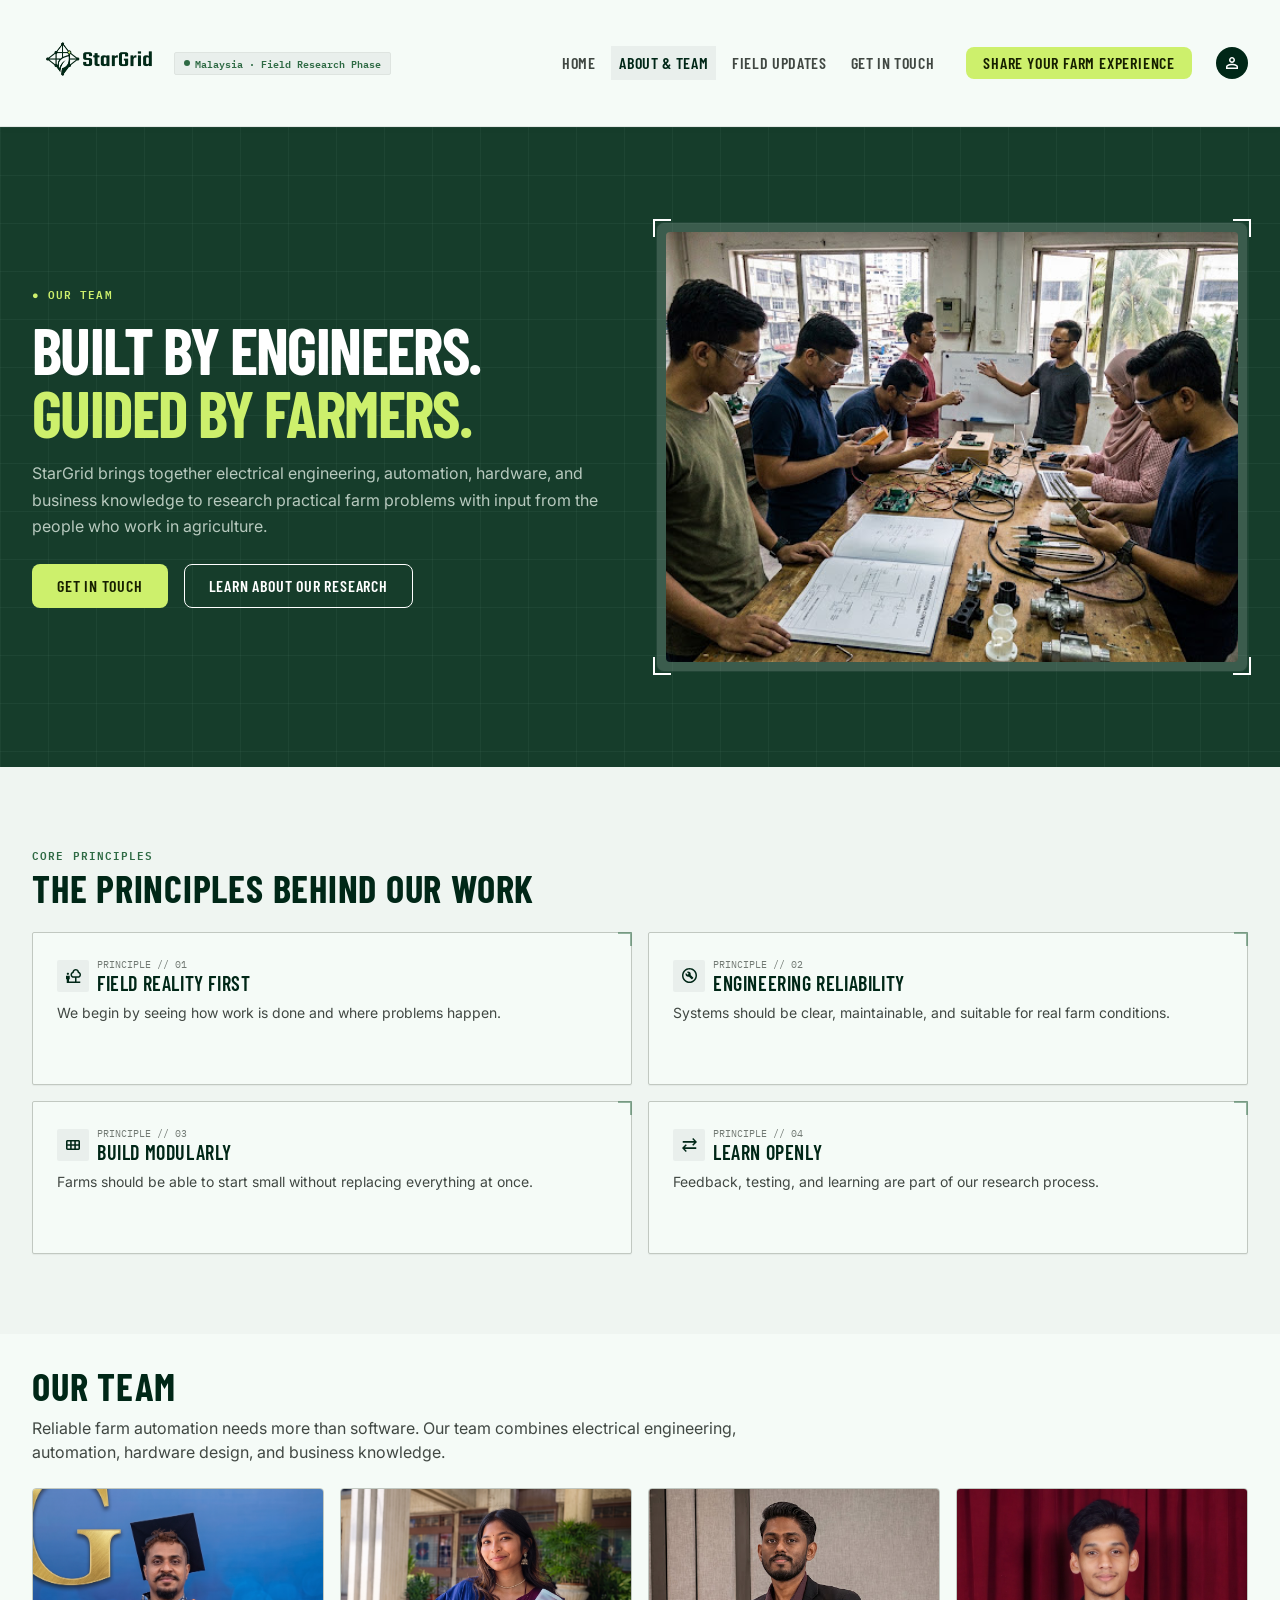
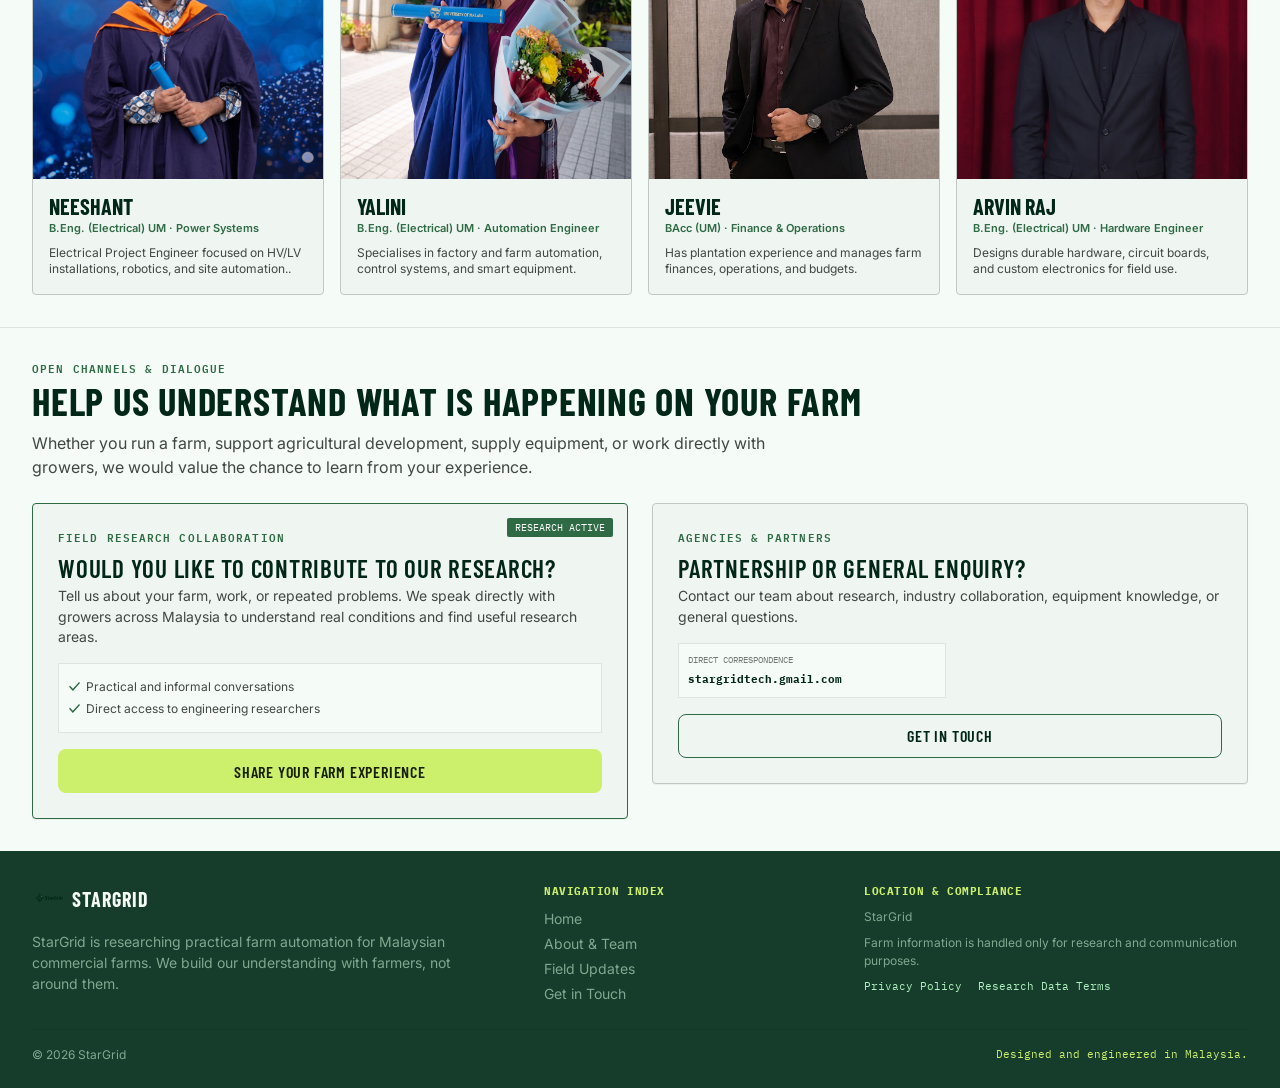
==== commit 4fb4f1ce: "Update about.html" ====
--- a/about.html
+++ b/about.html
@@ -91,7 +91,7 @@
           </article>
           <article class="profile">
             <div class="profile-image-wrap"><img src="assets/team-yalini.jpg" alt="Yalini Sundram, automation engineer" width="290" height="290" loading="lazy"></div>
-            <div class="profile-body"><h3 class="profile-name">Yalini Sundram</h3><p class="profile-role">B.Eng. (Electrical) UM · Automation Engineer</p><p class="profile-copy">Specialises in factory and farm automation, control systems, and smart equipment.</p></div>
+            <div class="profile-body"><h3 class="profile-name">Yalini </h3><p class="profile-role">B.Eng. (Electrical) UM · Automation Engineer</p><p class="profile-copy">Specialises in factory and farm automation, control systems, and smart equipment.</p></div>
           </article>
           <article class="profile">
             <div class="profile-image-wrap"><img src="assets/team-jeevie.jpg" alt="Jeevie, finance and operations" width="290" height="290" loading="lazy"></div>
--- a/styles.css
+++ b/styles.css
@@ -336,24 +336,31 @@
   .desktop-nav, .header-actions > .btn, .header-icon, .phase-chip { display: none; }
   .menu-toggle { display: block; }
   .mobile-menu {
-    position: fixed;
-    z-index: 99;
-    top: 76px;
-    right: 0;
-    bottom: 0;
-    left: 0;
-    display: grid;
-    align-content: start;
-    gap: 8px;
-    padding: 32px;
-    visibility: hidden;
-    opacity: 0;
-    background: var(--mint-light);
-    transform: translateY(-12px);
-    transition: .2s ease;
+  position: fixed;
+  z-index: 999;
+  top: 76px; /* Adjust this if your header is taller/shorter */
+  right: 0;
+  bottom: 0; /* Forces the menu to stretch to the bottom of the screen */
+  left: 0;
+  display: grid;
+  align-content: start;
+  gap: 16px;
+  padding: 32px;
+  visibility: hidden;
+  opacity: 0;
+  background-color: #ffffff !important; /* Makes the entire container solid white */
+  transform: translateY(-12px);
+  transition: .2s ease;
+}
+  .mobile-menu.open { visibility: visible; opacity: 1; transform: translateY(0); }
+  .mobile-menu .nav-link { 
+    padding: 14px 20px; /* Added side padding so the background extends past the text */
+    font-size: 24px; 
+    background-color: #f3f4f6; /* Light gray background for each text item */
+    color: #000000; /* Ensures the text is dark and readable */
+    border-radius: 8px; /* Rounds the corners of the background box */
+    text-decoration: none;
   }
-  .mobile-menu.open { visibility: visible; opacity: 1; transform: none; }
-  .mobile-menu .nav-link { padding: 14px; font-size: 24px; }
   .hero-inner { grid-template-columns: 1.1fr .9fr; }
   .hero-title { font-size: clamp(3.1rem, 7vw, 4.3rem); }
   .team-grid { grid-template-columns: repeat(2, 1fr); }
@@ -398,8 +405,3 @@
   html { scroll-behavior: auto; }
   *, *::before, *::after { scroll-behavior: auto !important; transition-duration: .01ms !important; animation-duration: .01ms !important; }
 }
-.visit-notes {
-  border-top: 1px solid #d1d5db; 
-  margin-top: 16px; 
-  padding-top: 16px; 
-}
